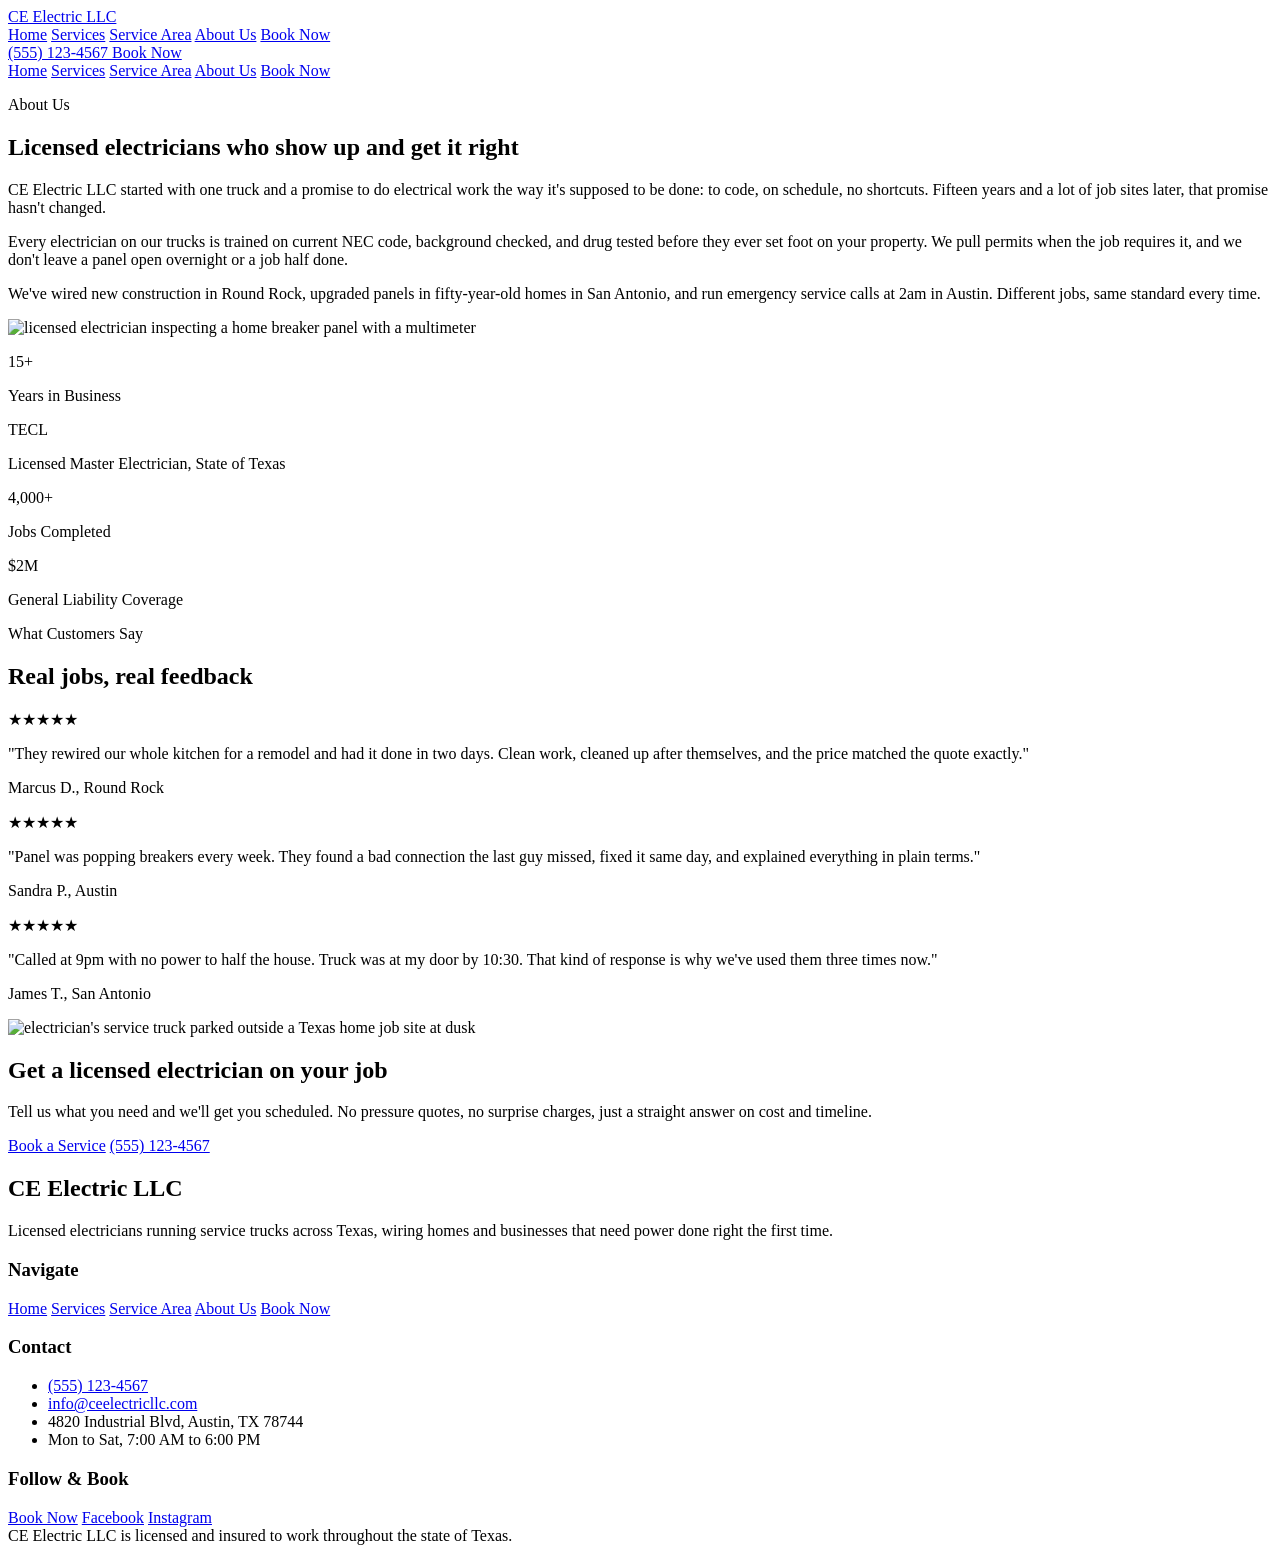
==== about.html @ 013088a0 "Initial site generated by Tibly" ====
<!DOCTYPE html>
<html lang="en">
<head>
<meta charset="utf-8">
<meta name="viewport" content="width=device-width, initial-scale=1">
<title>About Us | CE Electric LLC - Licensed Texas Electricians</title>
<meta name="description" content="Meet CE Electric LLC, a licensed and insured electrical contractor serving Texas homes and businesses for over 15 years. Learn about our safety standards and experience.">
<link rel="canonical" href="https://ce-electric-36c4.sites.tibly.ai/about">
<meta property="og:type" content="website">
<meta property="og:url" content="https://ce-electric-36c4.sites.tibly.ai/about">
<meta property="og:site_name" content="CE Electric LLC">
<meta property="og:title" content="About Us | CE Electric LLC - Licensed Texas Electricians">
<meta property="og:description" content="Meet CE Electric LLC, a licensed and insured electrical contractor serving Texas homes and businesses for over 15 years. Learn about our safety standards and experience.">
<meta name="twitter:card" content="summary_large_image">
<link rel="icon" href="/favicon.svg" type="image/svg+xml">
<link rel="preconnect" href="https://fonts.googleapis.com">
<link rel="preconnect" href="https://fonts.gstatic.com" crossorigin>
<link href="https://fonts.googleapis.com/css2?family=Oswald:wght@400;500;600;700&family=Barlow:wght@400;500;600;700&display=swap" rel="stylesheet">
<script src="https://cdn.jsdelivr.net/npm/@tailwindcss/browser@4"></script>
<style type="text/tailwindcss">
@theme {
  --color-brand-50: #FFF3EA;
  --color-brand-100: #FFE1CB;
  --color-brand-200: #FFC397;
  --color-brand-300: #FFA262;
  --color-brand-400: #FF8638;
  --color-brand-500: #FF6A13;
  --color-brand-600: #E5560A;
  --color-brand-700: #BD4308;
  --color-brand-800: #92330A;
  --color-brand-900: #742A0C;

  --color-accent-50: #EAF6FF;
  --color-accent-100: #CFEBFF;
  --color-accent-200: #9FD6FF;
  --color-accent-300: #6EBEFF;
  --color-accent-400: #4CACFF;
  --color-accent-500: #3AA6FF;
  --color-accent-600: #2586DB;
  --color-accent-700: #1C68AD;
  --color-accent-800: #164E82;
  --color-accent-900: #133F69;

  --color-surface: #16181D;
  --color-surface-2: #1F2229;
  --color-ink: #F2F2F0;

  --font-display: "Oswald", "Barlow Condensed", sans-serif;
  --font-body: "Barlow", "Barlow Condensed", sans-serif;

  --radius-sm: 0.25rem;
  --radius-md: 0.5rem;
  --radius-lg: 0.85rem;
}

@layer components {
  .btn {
    @apply inline-flex items-center justify-center gap-2 rounded-md bg-brand-500 px-6 py-3 font-display uppercase tracking-wide text-surface font-semibold hover:bg-brand-600 transition-colors;
  }
  .btn-secondary {
    @apply inline-flex items-center justify-center gap-2 rounded-md border-2 border-accent-500 px-6 py-3 font-display uppercase tracking-wide text-accent-400 font-semibold hover:bg-accent-500 hover:text-surface transition-colors;
  }
  .card {
    @apply rounded-lg bg-surface-2 p-6 border border-white/5;
  }
}
</style>
</head>
<body>
<!-- block:header -->
<header class="bg-surface text-ink border-b border-white/10 sticky top-0 z-50">
  <div class="max-w-6xl mx-auto flex items-center justify-between px-4 py-3 gap-4">
    <a href="/" class="font-display text-2xl font-bold uppercase tracking-wide text-ink">
      <span data-tibly-field="business-name">CE Electric LLC</span>
    </a>

    <nav class="hidden md:flex items-center gap-6 font-body font-medium text-sm uppercase tracking-wide">
      <a href="/" class="hover:text-brand-500 transition-colors">Home</a>
      <a href="/services" class="hover:text-brand-500 transition-colors">Services</a>
      <a href="/service-area" class="hover:text-brand-500 transition-colors">Service Area</a>
      <a href="/about" class="hover:text-brand-500 transition-colors">About Us</a>
      <a href="/book-now" class="hover:text-brand-500 transition-colors">Book Now</a>
    </nav>

    <div class="flex items-center gap-3">
      <a href="tel:+15551234567" data-tibly-field="phone" class="hidden sm:inline font-display text-lg font-semibold text-accent-400 hover:text-accent-300 transition-colors">
        (555) 123-4567
      </a>
      <a href="/book-now" class="btn text-sm px-4 py-2">Book Now</a>
    </div>
  </div>

  <nav class="md:hidden flex items-center justify-between px-4 py-2 border-t border-white/10 font-body text-xs uppercase tracking-wide overflow-x-auto gap-4">
    <a href="/" class="hover:text-brand-500 whitespace-nowrap">Home</a>
    <a href="/services" class="hover:text-brand-500 whitespace-nowrap">Services</a>
    <a href="/service-area" class="hover:text-brand-500 whitespace-nowrap">Service Area</a>
    <a href="/about" class="hover:text-brand-500 whitespace-nowrap">About Us</a>
    <a href="/book-now" class="hover:text-brand-500 whitespace-nowrap">Book Now</a>
  </nav>
</header>
<!-- /block:header -->
<!-- block:trust-bar -->
<section class="bg-surface text-ink py-16 md:py-24" data-block="trust-bar">
  <div class="max-w-6xl mx-auto px-4 grid md:grid-cols-2 gap-12 items-center">
    <div class="space-y-5">
      <p class="font-display text-brand-500 uppercase tracking-widest text-sm">About Us</p>
      <h1 class="font-display text-4xl md:text-5xl font-bold uppercase leading-tight">Licensed electricians who show up and get it right</h1>
      <p class="font-body text-ink/80 text-lg leading-relaxed">
        <span data-tibly-field="business-name">CE Electric LLC</span> started with one truck and a promise to do electrical work the way it's supposed to be done: to code, on schedule, no shortcuts. Fifteen years and a lot of job sites later, that promise hasn't changed.
      </p>
      <p class="font-body text-ink/70 leading-relaxed">
        Every electrician on our trucks is trained on current NEC code, background checked, and drug tested before they ever set foot on your property. We pull permits when the job requires it, and we don't leave a panel open overnight or a job half done.
      </p>
      <p class="font-body text-ink/70 leading-relaxed">
        We've wired new construction in Round Rock, upgraded panels in fifty-year-old homes in San Antonio, and run emergency service calls at 2am in Austin. Different jobs, same standard every time.
      </p>
    </div>
    <img loading="lazy" src="https://images.pexels.com/photos/6349399/pexels-photo-6349399.jpeg?auto=compress&cs=tinysrgb&h=650&w=940" alt="licensed electrician inspecting a home breaker panel with a multimeter" class="w-full h-full object-cover aspect-[4/5] rounded-lg border border-white/10" />
  </div>

  <div class="max-w-6xl mx-auto px-4 mt-16 grid grid-cols-2 md:grid-cols-4 gap-5">
    <div class="card text-center">
      <p class="font-display text-4xl font-bold text-brand-500">15+</p>
      <p class="font-body text-sm text-ink/70 uppercase tracking-wide mt-2">Years in Business</p>
    </div>
    <div class="card text-center">
      <p class="font-display text-4xl font-bold text-accent-400">TECL</p>
      <p class="font-body text-sm text-ink/70 uppercase tracking-wide mt-2">Licensed Master Electrician, State of Texas</p>
    </div>
    <div class="card text-center">
      <p class="font-display text-4xl font-bold text-brand-500">4,000+</p>
      <p class="font-body text-sm text-ink/70 uppercase tracking-wide mt-2">Jobs Completed</p>
    </div>
    <div class="card text-center">
      <p class="font-display text-4xl font-bold text-accent-400">$2M</p>
      <p class="font-body text-sm text-ink/70 uppercase tracking-wide mt-2">General Liability Coverage</p>
    </div>
  </div>
</section>
<!-- /block:trust-bar -->
<!-- block:review-strip -->
<section class="bg-surface-2 py-16 md:py-24" data-block="review-strip">
  <div class="max-w-6xl mx-auto px-4">
    <div class="max-w-2xl mb-12">
      <p class="font-display text-accent-400 uppercase tracking-widest text-sm">What Customers Say</p>
      <h2 class="font-display text-3xl md:text-4xl font-bold uppercase text-ink mt-2">Real jobs, real feedback</h2>
    </div>

    <div class="grid gap-6 md:grid-cols-3">
      <div class="card">
        <div class="flex gap-1 text-brand-500 mb-3">★★★★★</div>
        <p class="font-body text-ink/80 leading-relaxed">"They rewired our whole kitchen for a remodel and had it done in two days. Clean work, cleaned up after themselves, and the price matched the quote exactly."</p>
        <p class="font-display text-sm text-ink/60 uppercase tracking-wide mt-4">Marcus D., Round Rock</p>
      </div>
      <div class="card">
        <div class="flex gap-1 text-brand-500 mb-3">★★★★★</div>
        <p class="font-body text-ink/80 leading-relaxed">"Panel was popping breakers every week. They found a bad connection the last guy missed, fixed it same day, and explained everything in plain terms."</p>
        <p class="font-display text-sm text-ink/60 uppercase tracking-wide mt-4">Sandra P., Austin</p>
      </div>
      <div class="card">
        <div class="flex gap-1 text-brand-500 mb-3">★★★★★</div>
        <p class="font-body text-ink/80 leading-relaxed">"Called at 9pm with no power to half the house. Truck was at my door by 10:30. That kind of response is why we've used them three times now."</p>
        <p class="font-display text-sm text-ink/60 uppercase tracking-wide mt-4">James T., San Antonio</p>
      </div>
    </div>
  </div>
</section>
<!-- /block:review-strip -->
<!-- block:quote-cta -->
<section class="relative bg-surface py-20 md:py-28 overflow-hidden" data-block="quote-cta">
  <img loading="lazy" src="https://images.pexels.com/photos/6195893/pexels-photo-6195893.jpeg?auto=compress&cs=tinysrgb&h=650&w=940" alt="electrician's service truck parked outside a Texas home job site at dusk" class="absolute inset-0 w-full h-full object-cover opacity-25" />
  <div class="relative max-w-3xl mx-auto px-4 text-center space-y-6">
    <h2 class="font-display text-3xl md:text-5xl font-bold uppercase text-ink leading-tight">Get a licensed electrician on your job</h2>
    <p class="font-body text-ink/80 text-lg">
      Tell us what you need and we'll get you scheduled. No pressure quotes, no surprise charges, just a straight answer on cost and timeline.
    </p>
    <div class="flex flex-col sm:flex-row gap-4 justify-center pt-2">
      <a href="/book-now" class="btn text-base px-8 py-4">Book a Service</a>
      <a href="tel:+15551234567" data-tibly-field="phone" class="btn-secondary text-base px-8 py-4">(555) 123-4567</a>
    </div>
  </div>
</section>
<!-- /block:quote-cta -->
<!-- block:footer -->
<footer class="bg-surface-2 text-ink border-t border-white/10">
  <div class="max-w-6xl mx-auto px-4 py-12 grid gap-10 md:grid-cols-4">
    <div class="space-y-3">
      <h2 class="font-display text-xl font-bold uppercase tracking-wide">
        <span data-tibly-field="business-name">CE Electric LLC</span>
      </h2>
      <p class="font-body text-sm text-ink/70">
        Licensed electricians running service trucks across Texas, wiring homes and businesses that need power done right the first time.
      </p>
    </div>

    <div class="space-y-3">
      <h3 class="font-display text-sm uppercase tracking-wide text-brand-500">Navigate</h3>
      <nav class="flex flex-col gap-2 font-body text-sm text-ink/80">
        <a href="/" class="hover:text-brand-500 transition-colors">Home</a>
        <a href="/services" class="hover:text-brand-500 transition-colors">Services</a>
        <a href="/service-area" class="hover:text-brand-500 transition-colors">Service Area</a>
        <a href="/about" class="hover:text-brand-500 transition-colors">About Us</a>
        <a href="/book-now" class="hover:text-brand-500 transition-colors">Book Now</a>
      </nav>
    </div>

    <div class="space-y-3">
      <h3 class="font-display text-sm uppercase tracking-wide text-brand-500">Contact</h3>
      <ul class="flex flex-col gap-2 font-body text-sm text-ink/80">
        <li>
          <a href="tel:+15551234567" data-tibly-field="phone" class="hover:text-accent-400 transition-colors">(555) 123-4567</a>
        </li>
        <li>
          <a href="mailto:info@ceelectricllc.com" data-tibly-field="email" class="hover:text-accent-400 transition-colors">info@ceelectricllc.com</a>
        </li>
        <li data-tibly-field="address">4820 Industrial Blvd, Austin, TX 78744</li>
        <li data-tibly-field="hours">Mon to Sat, 7:00 AM to 6:00 PM</li>
      </ul>
    </div>

    <div class="space-y-3">
      <h3 class="font-display text-sm uppercase tracking-wide text-brand-500">Follow &amp; Book</h3>
      <div data-tibly-field="links" class="flex flex-col gap-2 font-body text-sm text-ink/80">
        <a href="/book-now" class="hover:text-brand-500 transition-colors">Book Now</a>
        <a href="https://facebook.com" class="hover:text-brand-500 transition-colors">Facebook</a>
        <a href="https://instagram.com" class="hover:text-brand-500 transition-colors">Instagram</a>
      </div>
    </div>
  </div>

  <div class="border-t border-white/10 px-4 py-4 text-center font-body text-xs text-ink/50">
    <span data-tibly-field="business-name">CE Electric LLC</span> is licensed and insured to work throughout the state of Texas.
  </div>
</footer>
<!-- /block:footer -->
  <script async src="https://api.tibly.ai/widget/v1.js"></script>
</body>
</html>
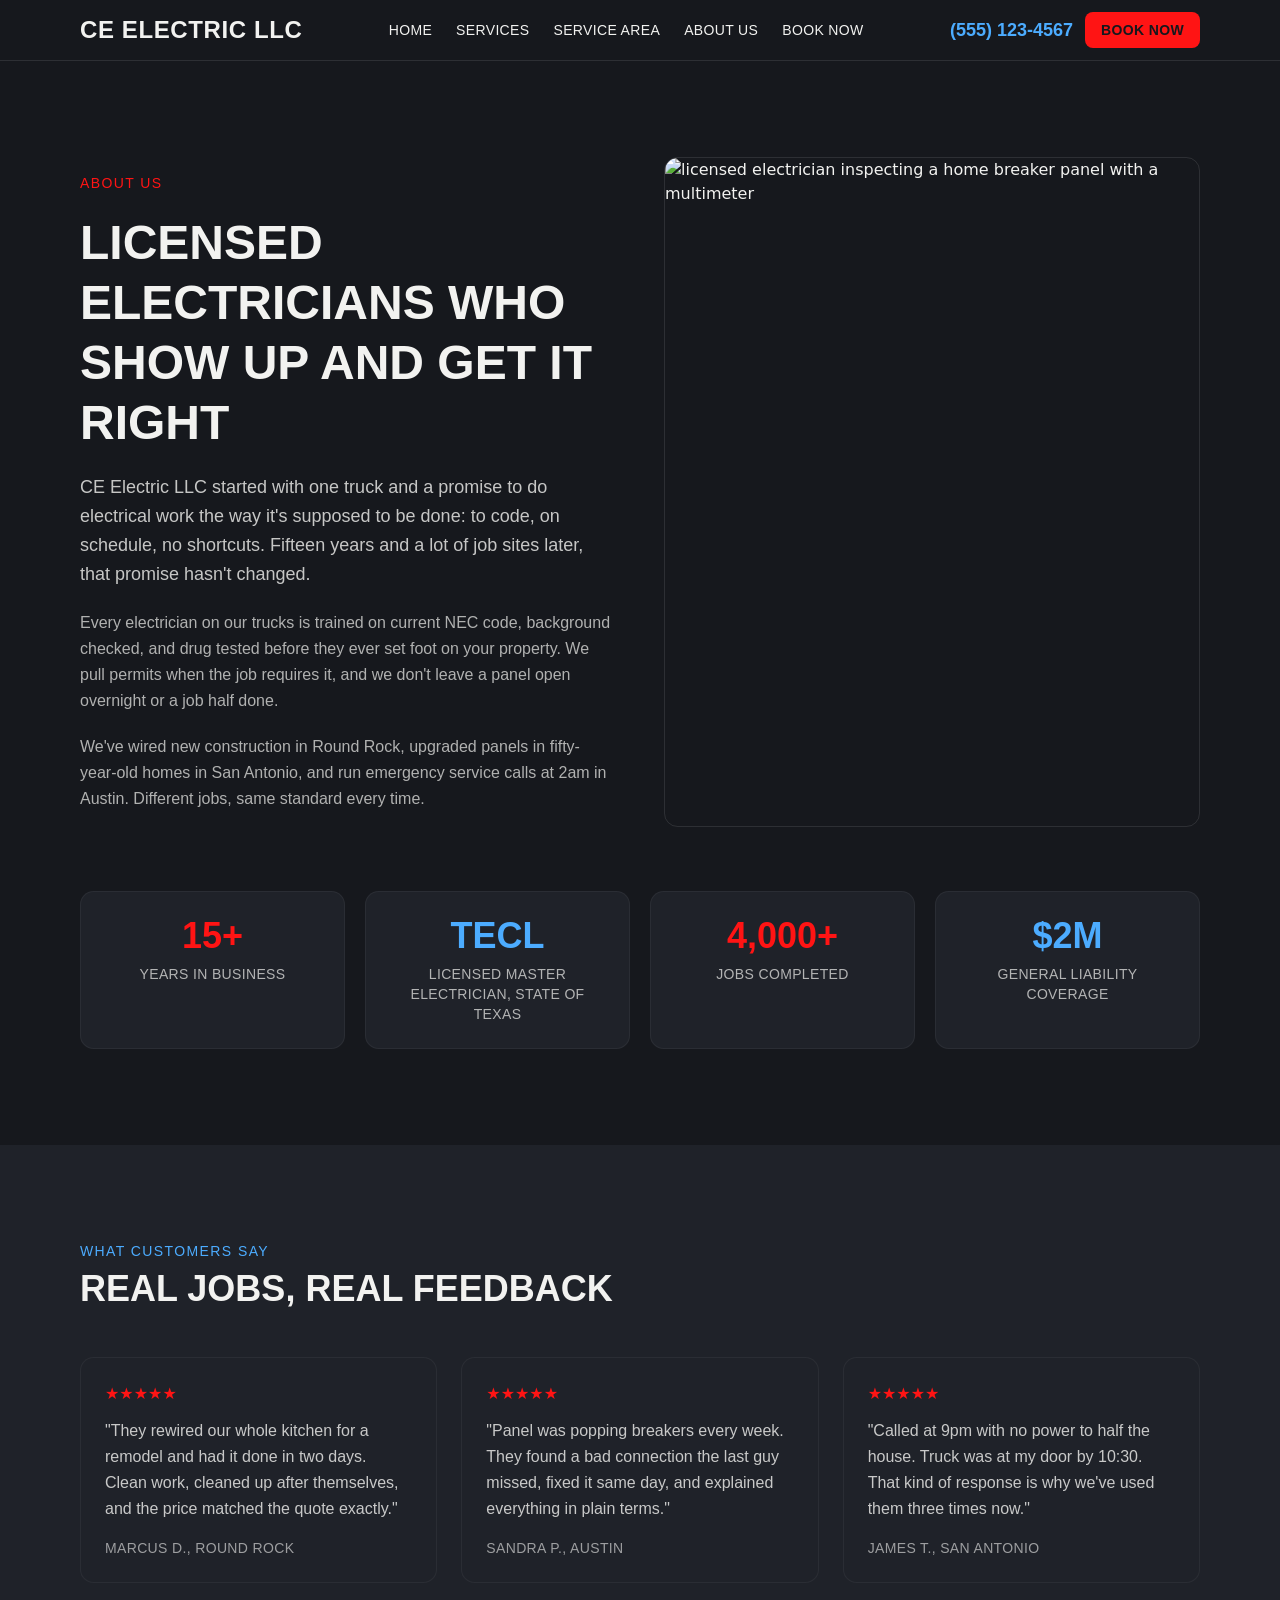
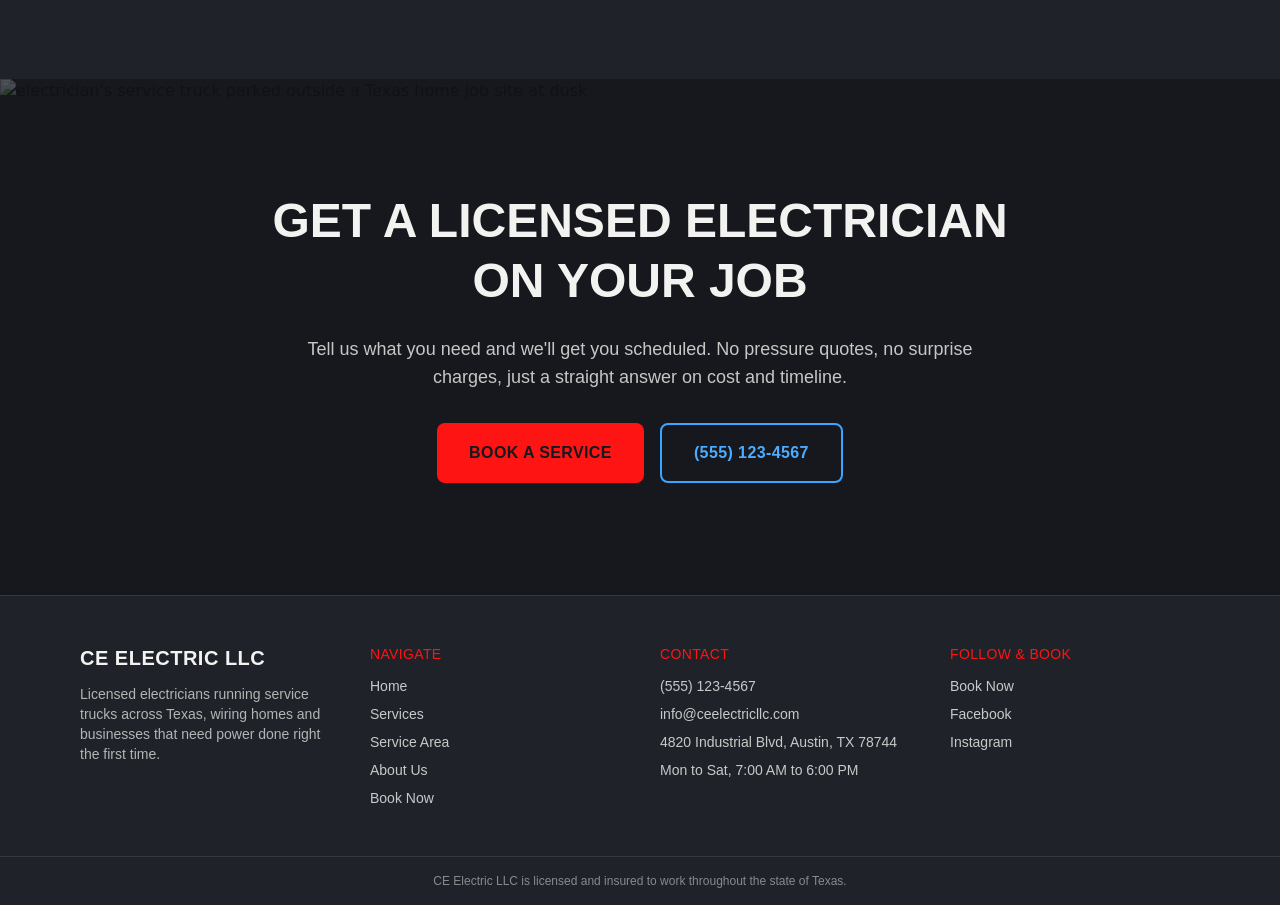
==== commit 1cf27d41: "Update the site theme via the Tibly widget" ====
--- a/about.html
+++ b/about.html
@@ -5,9 +5,9 @@
 <meta name="viewport" content="width=device-width, initial-scale=1">
 <title>About Us | CE Electric LLC - Licensed Texas Electricians</title>
 <meta name="description" content="Meet CE Electric LLC, a licensed and insured electrical contractor serving Texas homes and businesses for over 15 years. Learn about our safety standards and experience.">
-<link rel="canonical" href="https://ce-electric-36c4.sites.tibly.ai/about">
+<link rel="canonical" href="https://wecrew.ai/about">
 <meta property="og:type" content="website">
-<meta property="og:url" content="https://ce-electric-36c4.sites.tibly.ai/about">
+<meta property="og:url" content="https://wecrew.ai/about">
 <meta property="og:site_name" content="CE Electric LLC">
 <meta property="og:title" content="About Us | CE Electric LLC - Licensed Texas Electricians">
 <meta property="og:description" content="Meet CE Electric LLC, a licensed and insured electrical contractor serving Texas homes and businesses for over 15 years. Learn about our safety standards and experience.">
@@ -15,56 +15,8 @@
 <link rel="icon" href="/favicon.svg" type="image/svg+xml">
 <link rel="preconnect" href="https://fonts.googleapis.com">
 <link rel="preconnect" href="https://fonts.gstatic.com" crossorigin>
-<link href="https://fonts.googleapis.com/css2?family=Oswald:wght@400;500;600;700&family=Barlow:wght@400;500;600;700&display=swap" rel="stylesheet">
-<script src="https://cdn.jsdelivr.net/npm/@tailwindcss/browser@4"></script>
-<style type="text/tailwindcss">
-@theme {
-  --color-brand-50: #FFF3EA;
-  --color-brand-100: #FFE1CB;
-  --color-brand-200: #FFC397;
-  --color-brand-300: #FFA262;
-  --color-brand-400: #FF8638;
-  --color-brand-500: #FF6A13;
-  --color-brand-600: #E5560A;
-  --color-brand-700: #BD4308;
-  --color-brand-800: #92330A;
-  --color-brand-900: #742A0C;
-
-  --color-accent-50: #EAF6FF;
-  --color-accent-100: #CFEBFF;
-  --color-accent-200: #9FD6FF;
-  --color-accent-300: #6EBEFF;
-  --color-accent-400: #4CACFF;
-  --color-accent-500: #3AA6FF;
-  --color-accent-600: #2586DB;
-  --color-accent-700: #1C68AD;
-  --color-accent-800: #164E82;
-  --color-accent-900: #133F69;
-
-  --color-surface: #16181D;
-  --color-surface-2: #1F2229;
-  --color-ink: #F2F2F0;
-
-  --font-display: "Oswald", "Barlow Condensed", sans-serif;
-  --font-body: "Barlow", "Barlow Condensed", sans-serif;
-
-  --radius-sm: 0.25rem;
-  --radius-md: 0.5rem;
-  --radius-lg: 0.85rem;
-}
-
-@layer components {
-  .btn {
-    @apply inline-flex items-center justify-center gap-2 rounded-md bg-brand-500 px-6 py-3 font-display uppercase tracking-wide text-surface font-semibold hover:bg-brand-600 transition-colors;
-  }
-  .btn-secondary {
-    @apply inline-flex items-center justify-center gap-2 rounded-md border-2 border-accent-500 px-6 py-3 font-display uppercase tracking-wide text-accent-400 font-semibold hover:bg-accent-500 hover:text-surface transition-colors;
-  }
-  .card {
-    @apply rounded-lg bg-surface-2 p-6 border border-white/5;
-  }
-}
-</style>
+<link href="https://fonts.googleapis.com/css2?family=Poppins:wght@400;600;700&family=Space+Grotesk:wght@400;500;600;700&display=swap" rel="stylesheet">
+<link rel="stylesheet" href="/styles.css">
 </head>
 <body>
 <!-- block:header -->
--- a/styles.css
+++ b/styles.css
@@ -0,0 +1,2 @@
+/*! tailwindcss v4.3.2 | MIT License | https://tailwindcss.com */
+@layer properties{@supports (((-webkit-hyphens:none)) and (not (margin-trim:inline))) or ((-moz-orient:inline) and (not (color:rgb(from red r g b)))){*,:before,:after,::backdrop{--tw-space-y-reverse:0;--tw-border-style:solid;--tw-gradient-position:initial;--tw-gradient-from:#0000;--tw-gradient-via:#0000;--tw-gradient-to:#0000;--tw-gradient-stops:initial;--tw-gradient-via-stops:initial;--tw-gradient-from-position:0%;--tw-gradient-via-position:50%;--tw-gradient-to-position:100%;--tw-leading:initial;--tw-font-weight:initial;--tw-tracking:initial}}}@layer theme{:root,:host{--font-sans:ui-sans-serif, system-ui, sans-serif, "Apple Color Emoji", "Segoe UI Emoji", "Segoe UI Symbol", "Noto Color Emoji";--font-mono:ui-monospace, SFMono-Regular, Menlo, Monaco, Consolas, "Liberation Mono", "Courier New", monospace;--color-white:#fff;--spacing:.25rem;--container-md:28rem;--container-xl:36rem;--container-2xl:42rem;--container-3xl:48rem;--container-4xl:56rem;--container-5xl:64rem;--container-6xl:72rem;--text-xs:.75rem;--text-xs--line-height:calc(1 / .75);--text-sm:.875rem;--text-sm--line-height:calc(1.25 / .875);--text-base:1rem;--text-base--line-height:calc(1.5 / 1);--text-lg:1.125rem;--text-lg--line-height:calc(1.75 / 1.125);--text-xl:1.25rem;--text-xl--line-height:calc(1.75 / 1.25);--text-2xl:1.5rem;--text-2xl--line-height:calc(2 / 1.5);--text-3xl:1.875rem;--text-3xl--line-height:calc(2.25 / 1.875);--text-4xl:2.25rem;--text-4xl--line-height:calc(2.5 / 2.25);--text-5xl:3rem;--text-5xl--line-height:1;--text-6xl:3.75rem;--text-6xl--line-height:1;--font-weight-medium:500;--font-weight-semibold:600;--font-weight-bold:700;--tracking-wide:.025em;--tracking-widest:.1em;--leading-tight:1.25;--leading-relaxed:1.625;--radius-sm:.25rem;--radius-md:.5rem;--radius-lg:.85rem;--aspect-video:16 / 9;--default-transition-duration:.15s;--default-transition-timing-function:cubic-bezier(.4, 0, .2, 1);--default-font-family:var(--font-sans);--default-mono-font-family:var(--font-mono);--color-brand-50:#ffe8e8;--color-brand-100:#ffd0d0;--color-brand-200:#ffa6a6;--color-brand-300:#f77;--color-brand-400:#ff4343;--color-brand-500:#ff1414;--color-brand-600:#db1111;--color-brand-700:#b30e0e;--color-brand-800:#8a0b0b;--color-brand-900:#610808;--color-accent-50:#eaf6ff;--color-accent-100:#cfebff;--color-accent-200:#9fd6ff;--color-accent-300:#6ebeff;--color-accent-400:#4cacff;--color-accent-500:#3aa6ff;--color-accent-600:#2586db;--color-accent-700:#1c68ad;--color-accent-800:#164e82;--color-accent-900:#133f69;--color-surface:#16181d;--color-surface-2:#1f2229;--color-ink:#f2f2f0;--font-display:"Oswald", "Barlow Condensed", sans-serif;--font-body:"Barlow", "Barlow Condensed", sans-serif}}@layer base{*,:after,:before,::backdrop{box-sizing:border-box;border:0 solid;margin:0;padding:0}::file-selector-button{box-sizing:border-box;border:0 solid;margin:0;padding:0}html,:host{-webkit-text-size-adjust:100%;tab-size:4;line-height:1.5;font-family:var(--default-font-family,ui-sans-serif, system-ui, sans-serif, "Apple Color Emoji", "Segoe UI Emoji", "Segoe UI Symbol", "Noto Color Emoji");font-feature-settings:var(--default-font-feature-settings,normal);font-variation-settings:var(--default-font-variation-settings,normal);-webkit-tap-highlight-color:transparent}hr{height:0;color:inherit;border-top-width:1px}abbr:where([title]){-webkit-text-decoration:underline dotted;text-decoration:underline dotted}h1,h2,h3,h4,h5,h6{font-size:inherit;font-weight:inherit}a{color:inherit;-webkit-text-decoration:inherit;-webkit-text-decoration:inherit;-webkit-text-decoration:inherit;text-decoration:inherit}b,strong{font-weight:bolder}code,kbd,samp,pre{font-family:var(--default-mono-font-family,ui-monospace, SFMono-Regular, Menlo, Monaco, Consolas, "Liberation Mono", "Courier New", monospace);font-feature-settings:var(--default-mono-font-feature-settings,normal);font-variation-settings:var(--default-mono-font-variation-settings,normal);font-size:1em}small{font-size:80%}sub,sup{vertical-align:baseline;font-size:75%;line-height:0;position:relative}sub{bottom:-.25em}sup{top:-.5em}table{text-indent:0;border-color:inherit;border-collapse:collapse}:-moz-focusring{outline:auto}progress{vertical-align:baseline}summary{display:list-item}ol,ul,menu{list-style:none}img,svg,video,canvas,audio,iframe,embed,object{vertical-align:middle;display:block}img,video{max-width:100%;height:auto}button,input,select,optgroup,textarea{font:inherit;font-feature-settings:inherit;font-variation-settings:inherit;letter-spacing:inherit;color:inherit;opacity:1;background-color:#0000;border-radius:0}::file-selector-button{font:inherit;font-feature-settings:inherit;font-variation-settings:inherit;letter-spacing:inherit;color:inherit;opacity:1;background-color:#0000;border-radius:0}:where(select:is([multiple],[size])) optgroup{font-weight:bolder}:where(select:is([multiple],[size])) optgroup option{padding-inline-start:20px}::file-selector-button{margin-inline-end:4px}::placeholder{opacity:1}@supports (not ((-webkit-appearance:-apple-pay-button))) or (contain-intrinsic-size:1px){::placeholder{color:currentColor}@supports (color:color-mix(in lab, red, red)){::placeholder{color:color-mix(in oklab, currentcolor 50%, transparent)}}}textarea{resize:vertical}::-webkit-search-decoration{-webkit-appearance:none}::-webkit-date-and-time-value{min-height:1lh;text-align:inherit}::-webkit-datetime-edit{display:inline-flex}::-webkit-datetime-edit-fields-wrapper{padding:0}::-webkit-datetime-edit{padding-block:0}::-webkit-datetime-edit-year-field{padding-block:0}::-webkit-datetime-edit-month-field{padding-block:0}::-webkit-datetime-edit-day-field{padding-block:0}::-webkit-datetime-edit-hour-field{padding-block:0}::-webkit-datetime-edit-minute-field{padding-block:0}::-webkit-datetime-edit-second-field{padding-block:0}::-webkit-datetime-edit-millisecond-field{padding-block:0}::-webkit-datetime-edit-meridiem-field{padding-block:0}::-webkit-calendar-picker-indicator{line-height:1}:-moz-ui-invalid{box-shadow:none}button,input:where([type=button],[type=reset],[type=submit]){appearance:button}::file-selector-button{appearance:button}::-webkit-inner-spin-button{height:auto}::-webkit-outer-spin-button{height:auto}[hidden]:where(:not([hidden=until-found])){display:none!important}}@layer components{.btn{justify-content:center;align-items:center;gap:calc(var(--spacing) * 2);border-radius:var(--radius-md);background-color:var(--color-brand-500);padding-inline:calc(var(--spacing) * 6);padding-block:calc(var(--spacing) * 3);font-family:var(--font-display);--tw-font-weight:var(--font-weight-semibold);font-weight:var(--font-weight-semibold);--tw-tracking:var(--tracking-wide);letter-spacing:var(--tracking-wide);color:var(--color-surface);text-transform:uppercase;transition-property:color,background-color,border-color,outline-color,text-decoration-color,fill,stroke,--tw-gradient-from,--tw-gradient-via,--tw-gradient-to;transition-timing-function:var(--tw-ease,var(--default-transition-timing-function));transition-duration:var(--tw-duration,var(--default-transition-duration));display:inline-flex}@media (hover:hover){.btn:hover{background-color:var(--color-brand-600)}}.btn-secondary{justify-content:center;align-items:center;gap:calc(var(--spacing) * 2);border-radius:var(--radius-md);border-style:var(--tw-border-style);border-width:2px;border-color:var(--color-accent-500);padding-inline:calc(var(--spacing) * 6);padding-block:calc(var(--spacing) * 3);font-family:var(--font-display);--tw-font-weight:var(--font-weight-semibold);font-weight:var(--font-weight-semibold);--tw-tracking:var(--tracking-wide);letter-spacing:var(--tracking-wide);color:var(--color-accent-400);text-transform:uppercase;transition-property:color,background-color,border-color,outline-color,text-decoration-color,fill,stroke,--tw-gradient-from,--tw-gradient-via,--tw-gradient-to;transition-timing-function:var(--tw-ease,var(--default-transition-timing-function));transition-duration:var(--tw-duration,var(--default-transition-duration));display:inline-flex}@media (hover:hover){.btn-secondary:hover{background-color:var(--color-accent-500);color:var(--color-surface)}}.card{border-radius:var(--radius-lg);border-style:var(--tw-border-style);border-width:1px;border-color:#ffffff0d}@supports (color:color-mix(in lab, red, red)){.card{border-color:color-mix(in oklab, var(--color-white) 5%, transparent)}}.card{background-color:var(--color-surface-2);padding:calc(var(--spacing) * 6)}}@layer utilities{.absolute{position:absolute}.fixed{position:fixed}.relative{position:relative}.sticky{position:sticky}.inset-0{inset:0}.top-0{top:0}.z-50{z-index:50}.mx-auto{margin-inline:auto}.mt-1{margin-top:var(--spacing)}.mt-2{margin-top:calc(var(--spacing) * 2)}.mt-3{margin-top:calc(var(--spacing) * 3)}.mt-4{margin-top:calc(var(--spacing) * 4)}.mt-6{margin-top:calc(var(--spacing) * 6)}.mt-8{margin-top:calc(var(--spacing) * 8)}.mt-16{margin-top:calc(var(--spacing) * 16)}.mb-1{margin-bottom:var(--spacing)}.mb-2{margin-bottom:calc(var(--spacing) * 2)}.mb-3{margin-bottom:calc(var(--spacing) * 3)}.mb-4{margin-bottom:calc(var(--spacing) * 4)}.mb-6{margin-bottom:calc(var(--spacing) * 6)}.mb-8{margin-bottom:calc(var(--spacing) * 8)}.mb-10{margin-bottom:calc(var(--spacing) * 10)}.mb-12{margin-bottom:calc(var(--spacing) * 12)}.mb-14{margin-bottom:calc(var(--spacing) * 14)}.block{display:block}.flex{display:flex}.grid{display:grid}.hidden{display:none}.aspect-\[4\/3\]{aspect-ratio:4/3}.aspect-\[4\/5\]{aspect-ratio:4/5}.aspect-video{aspect-ratio:var(--aspect-video)}.h-64{height:calc(var(--spacing) * 64)}.h-72{height:calc(var(--spacing) * 72)}.h-full{height:100%}.w-full{width:100%}.max-w-2xl{max-width:var(--container-2xl)}.max-w-3xl{max-width:var(--container-3xl)}.max-w-4xl{max-width:var(--container-4xl)}.max-w-5xl{max-width:var(--container-5xl)}.max-w-6xl{max-width:var(--container-6xl)}.max-w-md{max-width:var(--container-md)}.max-w-xl{max-width:var(--container-xl)}.flex-1{flex:1}.grid-cols-2{grid-template-columns:repeat(2,minmax(0,1fr))}.flex-col{flex-direction:column}.flex-wrap{flex-wrap:wrap}.items-center{align-items:center}.items-start{align-items:flex-start}.justify-between{justify-content:space-between}.justify-center{justify-content:center}.gap-1{gap:var(--spacing)}.gap-2{gap:calc(var(--spacing) * 2)}.gap-3{gap:calc(var(--spacing) * 3)}.gap-4{gap:calc(var(--spacing) * 4)}.gap-5{gap:calc(var(--spacing) * 5)}.gap-6{gap:calc(var(--spacing) * 6)}.gap-8{gap:calc(var(--spacing) * 8)}.gap-10{gap:calc(var(--spacing) * 10)}.gap-12{gap:calc(var(--spacing) * 12)}:where(.space-y-1>:not(:last-child)){--tw-space-y-reverse:0;margin-block-start:calc(var(--spacing) * var(--tw-space-y-reverse));margin-block-end:calc(var(--spacing) * calc(1 - var(--tw-space-y-reverse)))}:where(.space-y-3>:not(:last-child)){--tw-space-y-reverse:0;margin-block-start:calc(calc(var(--spacing) * 3) * var(--tw-space-y-reverse));margin-block-end:calc(calc(var(--spacing) * 3) * calc(1 - var(--tw-space-y-reverse)))}:where(.space-y-4>:not(:last-child)){--tw-space-y-reverse:0;margin-block-start:calc(calc(var(--spacing) * 4) * var(--tw-space-y-reverse));margin-block-end:calc(calc(var(--spacing) * 4) * calc(1 - var(--tw-space-y-reverse)))}:where(.space-y-5>:not(:last-child)){--tw-space-y-reverse:0;margin-block-start:calc(calc(var(--spacing) * 5) * var(--tw-space-y-reverse));margin-block-end:calc(calc(var(--spacing) * 5) * calc(1 - var(--tw-space-y-reverse)))}:where(.space-y-6>:not(:last-child)){--tw-space-y-reverse:0;margin-block-start:calc(calc(var(--spacing) * 6) * var(--tw-space-y-reverse));margin-block-end:calc(calc(var(--spacing) * 6) * calc(1 - var(--tw-space-y-reverse)))}.overflow-hidden{overflow:hidden}.overflow-x-auto{overflow-x:auto}.rounded-lg{border-radius:var(--radius-lg)}.rounded-md{border-radius:var(--radius-md)}.border{border-style:var(--tw-border-style);border-width:1px}.border-y{border-block-style:var(--tw-border-style);border-block-width:1px}.border-t{border-top-style:var(--tw-border-style);border-top-width:1px}.border-b{border-bottom-style:var(--tw-border-style);border-bottom-width:1px}.border-white\/5{border-color:#ffffff0d}@supports (color:color-mix(in lab, red, red)){.border-white\/5{border-color:color-mix(in oklab, var(--color-white) 5%, transparent)}}.border-white\/10{border-color:#ffffff1a}@supports (color:color-mix(in lab, red, red)){.border-white\/10{border-color:color-mix(in oklab, var(--color-white) 10%, transparent)}}.border-white\/15{border-color:#ffffff26}@supports (color:color-mix(in lab, red, red)){.border-white\/15{border-color:color-mix(in oklab, var(--color-white) 15%, transparent)}}.bg-surface{background-color:var(--color-surface)}.bg-surface-2{background-color:var(--color-surface-2)}.bg-gradient-to-t{--tw-gradient-position:to top in oklab;background-image:linear-gradient(var(--tw-gradient-stops))}.from-surface{--tw-gradient-from:var(--color-surface);--tw-gradient-stops:var(--tw-gradient-via-stops,var(--tw-gradient-position), var(--tw-gradient-from) var(--tw-gradient-from-position), var(--tw-gradient-to) var(--tw-gradient-to-position))}.via-surface\/80{--tw-gradient-via:#16181dcc}@supports (color:color-mix(in lab, red, red)){.via-surface\/80{--tw-gradient-via:color-mix(in oklab, var(--color-surface) 80%, transparent)}}.via-surface\/80{--tw-gradient-via-stops:var(--tw-gradient-position), var(--tw-gradient-from) var(--tw-gradient-from-position), var(--tw-gradient-via) var(--tw-gradient-via-position), var(--tw-gradient-to) var(--tw-gradient-to-position);--tw-gradient-stops:var(--tw-gradient-via-stops)}.to-surface\/30{--tw-gradient-to:#16181d4d}@supports (color:color-mix(in lab, red, red)){.to-surface\/30{--tw-gradient-to:color-mix(in oklab, var(--color-surface) 30%, transparent)}}.to-surface\/30{--tw-gradient-stops:var(--tw-gradient-via-stops,var(--tw-gradient-position), var(--tw-gradient-from) var(--tw-gradient-from-position), var(--tw-gradient-to) var(--tw-gradient-to-position))}.object-cover{object-fit:cover}.p-0{padding:0}.p-6{padding:calc(var(--spacing) * 6)}.px-4{padding-inline:calc(var(--spacing) * 4)}.px-8{padding-inline:calc(var(--spacing) * 8)}.py-2{padding-block:calc(var(--spacing) * 2)}.py-2\.5{padding-block:calc(var(--spacing) * 2.5)}.py-3{padding-block:calc(var(--spacing) * 3)}.py-4{padding-block:calc(var(--spacing) * 4)}.py-10{padding-block:calc(var(--spacing) * 10)}.py-12{padding-block:calc(var(--spacing) * 12)}.py-14{padding-block:calc(var(--spacing) * 14)}.py-16{padding-block:calc(var(--spacing) * 16)}.py-20{padding-block:calc(var(--spacing) * 20)}.py-24{padding-block:calc(var(--spacing) * 24)}.pt-2{padding-top:calc(var(--spacing) * 2)}.text-center{text-align:center}.font-body{font-family:var(--font-body)}.font-display{font-family:var(--font-display)}.text-2xl{font-size:var(--text-2xl);line-height:var(--tw-leading,var(--text-2xl--line-height))}.text-3xl{font-size:var(--text-3xl);line-height:var(--tw-leading,var(--text-3xl--line-height))}.text-4xl{font-size:var(--text-4xl);line-height:var(--tw-leading,var(--text-4xl--line-height))}.text-base{font-size:var(--text-base);line-height:var(--tw-leading,var(--text-base--line-height))}.text-lg{font-size:var(--text-lg);line-height:var(--tw-leading,var(--text-lg--line-height))}.text-sm{font-size:var(--text-sm);line-height:var(--tw-leading,var(--text-sm--line-height))}.text-xl{font-size:var(--text-xl);line-height:var(--tw-leading,var(--text-xl--line-height))}.text-xs{font-size:var(--text-xs);line-height:var(--tw-leading,var(--text-xs--line-height))}.leading-relaxed{--tw-leading:var(--leading-relaxed);line-height:var(--leading-relaxed)}.leading-tight{--tw-leading:var(--leading-tight);line-height:var(--leading-tight)}.font-bold{--tw-font-weight:var(--font-weight-bold);font-weight:var(--font-weight-bold)}.font-medium{--tw-font-weight:var(--font-weight-medium);font-weight:var(--font-weight-medium)}.font-semibold{--tw-font-weight:var(--font-weight-semibold);font-weight:var(--font-weight-semibold)}.tracking-wide{--tw-tracking:var(--tracking-wide);letter-spacing:var(--tracking-wide)}.tracking-widest{--tw-tracking:var(--tracking-widest);letter-spacing:var(--tracking-widest)}.whitespace-nowrap{white-space:nowrap}.text-accent-400{color:var(--color-accent-400)}.text-brand-500{color:var(--color-brand-500)}.text-ink{color:var(--color-ink)}.text-ink\/50{color:#f2f2f080}@supports (color:color-mix(in lab, red, red)){.text-ink\/50{color:color-mix(in oklab, var(--color-ink) 50%, transparent)}}.text-ink\/60{color:#f2f2f099}@supports (color:color-mix(in lab, red, red)){.text-ink\/60{color:color-mix(in oklab, var(--color-ink) 60%, transparent)}}.text-ink\/70{color:#f2f2f0b3}@supports (color:color-mix(in lab, red, red)){.text-ink\/70{color:color-mix(in oklab, var(--color-ink) 70%, transparent)}}.text-ink\/80{color:#f2f2f0cc}@supports (color:color-mix(in lab, red, red)){.text-ink\/80{color:color-mix(in oklab, var(--color-ink) 80%, transparent)}}.uppercase{text-transform:uppercase}.placeholder-ink\/30::placeholder{color:#f2f2f04d}@supports (color:color-mix(in lab, red, red)){.placeholder-ink\/30::placeholder{color:color-mix(in oklab, var(--color-ink) 30%, transparent)}}.opacity-25{opacity:.25}.opacity-40{opacity:.4}.transition-colors{transition-property:color,background-color,border-color,outline-color,text-decoration-color,fill,stroke,--tw-gradient-from,--tw-gradient-via,--tw-gradient-to;transition-timing-function:var(--tw-ease,var(--default-transition-timing-function));transition-duration:var(--tw-duration,var(--default-transition-duration))}.placeholder\:text-ink\/40::placeholder{color:#f2f2f066}@supports (color:color-mix(in lab, red, red)){.placeholder\:text-ink\/40::placeholder{color:color-mix(in oklab, var(--color-ink) 40%, transparent)}}@media (hover:hover){.hover\:text-accent-300:hover{color:var(--color-accent-300)}.hover\:text-accent-400:hover{color:var(--color-accent-400)}.hover\:text-brand-400:hover{color:var(--color-brand-400)}.hover\:text-brand-500:hover{color:var(--color-brand-500)}}.focus\:border-brand-500:focus{border-color:var(--color-brand-500)}.focus\:outline-none:focus{--tw-outline-style:none;outline-style:none}@media (min-width:40rem){.sm\:col-span-1{grid-column:span 1/span 1}.sm\:col-span-2{grid-column:span 2/span 2}.sm\:inline{display:inline}.sm\:w-auto{width:auto}.sm\:grid-cols-2{grid-template-columns:repeat(2,minmax(0,1fr))}.sm\:grid-cols-3{grid-template-columns:repeat(3,minmax(0,1fr))}.sm\:grid-cols-4{grid-template-columns:repeat(4,minmax(0,1fr))}.sm\:flex-row{flex-direction:row}.sm\:py-20{padding-block:calc(var(--spacing) * 20)}.sm\:py-24{padding-block:calc(var(--spacing) * 24)}.sm\:py-32{padding-block:calc(var(--spacing) * 32)}.sm\:text-4xl{font-size:var(--text-4xl);line-height:var(--tw-leading,var(--text-4xl--line-height))}.sm\:text-5xl{font-size:var(--text-5xl);line-height:var(--tw-leading,var(--text-5xl--line-height))}}@media (min-width:48rem){.md\:flex{display:flex}.md\:hidden{display:none}.md\:h-96{height:calc(var(--spacing) * 96)}.md\:grid-cols-2{grid-template-columns:repeat(2,minmax(0,1fr))}.md\:grid-cols-3{grid-template-columns:repeat(3,minmax(0,1fr))}.md\:grid-cols-4{grid-template-columns:repeat(4,minmax(0,1fr))}.md\:py-24{padding-block:calc(var(--spacing) * 24)}.md\:py-28{padding-block:calc(var(--spacing) * 28)}.md\:text-4xl{font-size:var(--text-4xl);line-height:var(--tw-leading,var(--text-4xl--line-height))}.md\:text-5xl{font-size:var(--text-5xl);line-height:var(--tw-leading,var(--text-5xl--line-height))}}@media (min-width:64rem){.lg\:grid-cols-2{grid-template-columns:repeat(2,minmax(0,1fr))}.lg\:grid-cols-3{grid-template-columns:repeat(3,minmax(0,1fr))}.lg\:grid-cols-4{grid-template-columns:repeat(4,minmax(0,1fr))}.lg\:py-40{padding-block:calc(var(--spacing) * 40)}.lg\:text-6xl{font-size:var(--text-6xl);line-height:var(--tw-leading,var(--text-6xl--line-height))}}}@property --tw-space-y-reverse{syntax:"*";inherits:false;initial-value:0}@property --tw-border-style{syntax:"*";inherits:false;initial-value:solid}@property --tw-gradient-position{syntax:"*";inherits:false}@property --tw-gradient-from{syntax:"<color>";inherits:false;initial-value:#0000}@property --tw-gradient-via{syntax:"<color>";inherits:false;initial-value:#0000}@property --tw-gradient-to{syntax:"<color>";inherits:false;initial-value:#0000}@property --tw-gradient-stops{syntax:"*";inherits:false}@property --tw-gradient-via-stops{syntax:"*";inherits:false}@property --tw-gradient-from-position{syntax:"<length-percentage>";inherits:false;initial-value:0%}@property --tw-gradient-via-position{syntax:"<length-percentage>";inherits:false;initial-value:50%}@property --tw-gradient-to-position{syntax:"<length-percentage>";inherits:false;initial-value:100%}@property --tw-leading{syntax:"*";inherits:false}@property --tw-font-weight{syntax:"*";inherits:false}@property --tw-tracking{syntax:"*";inherits:false}
